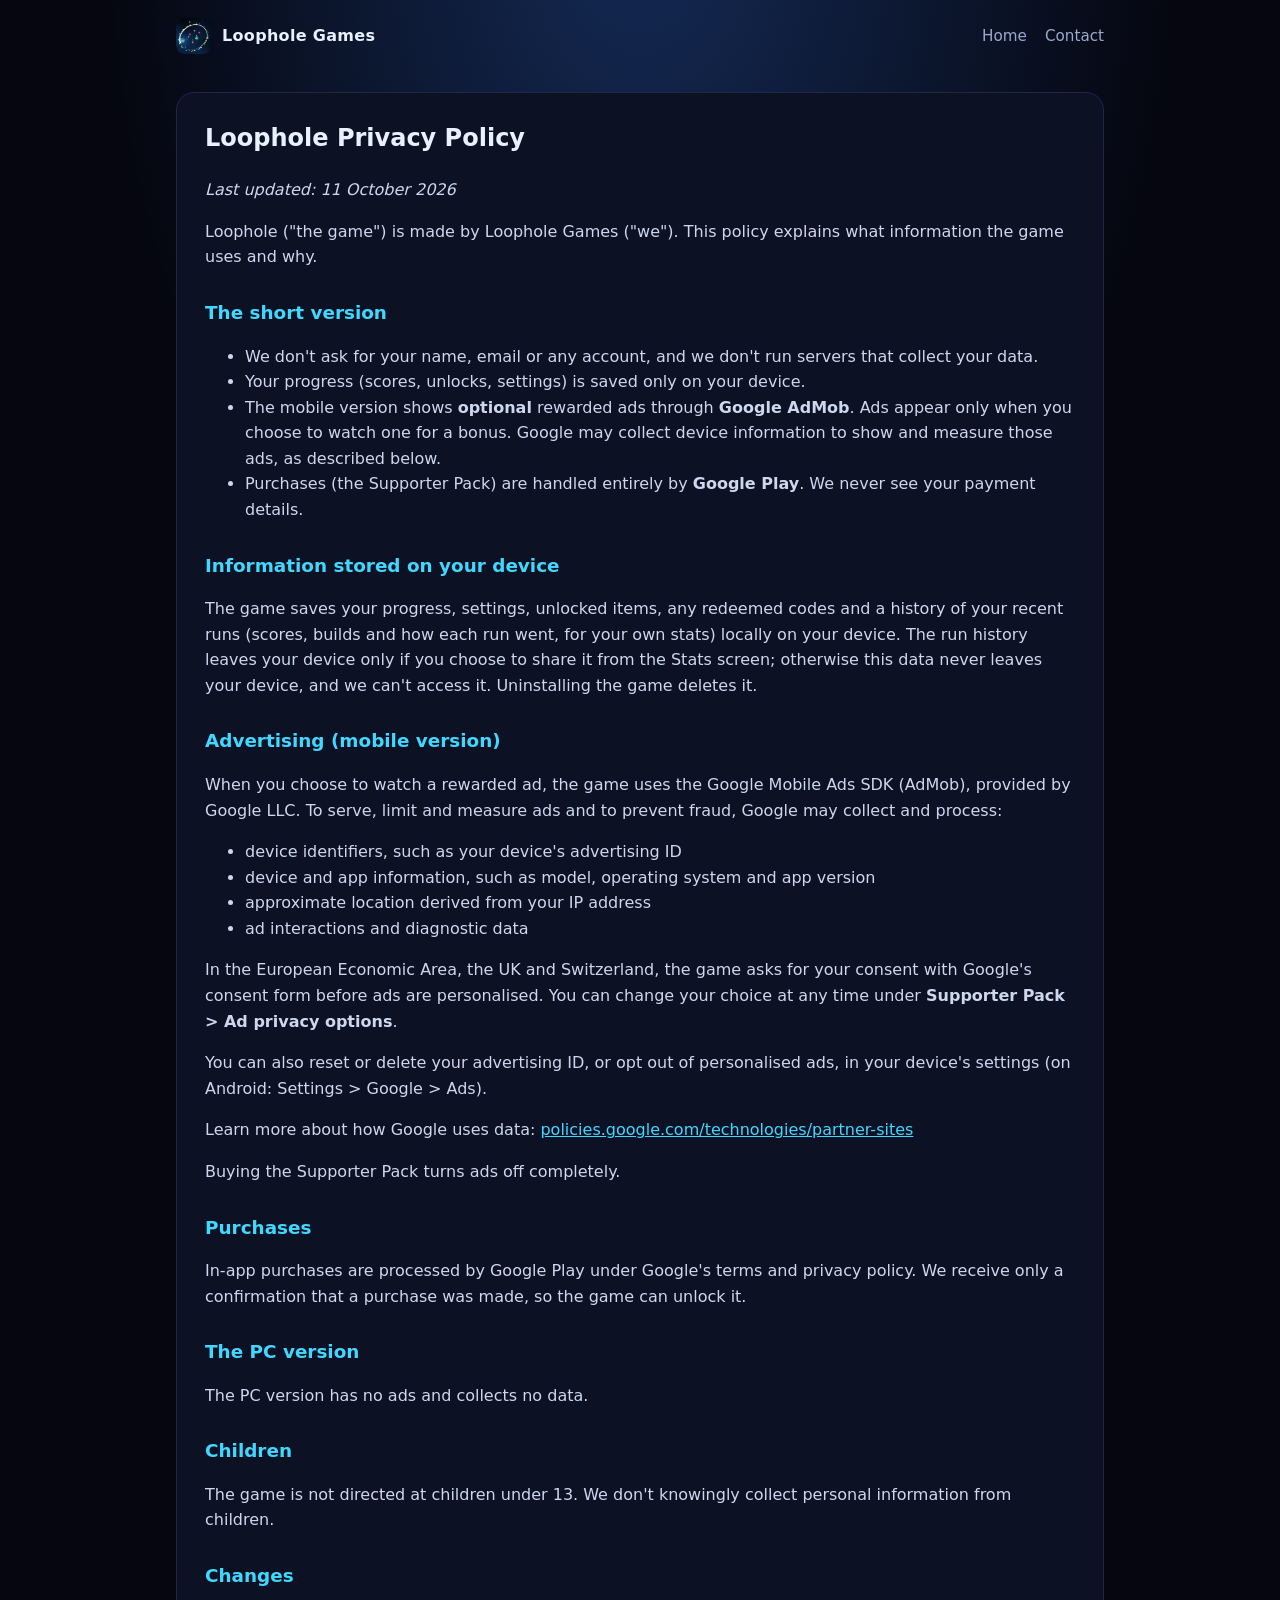
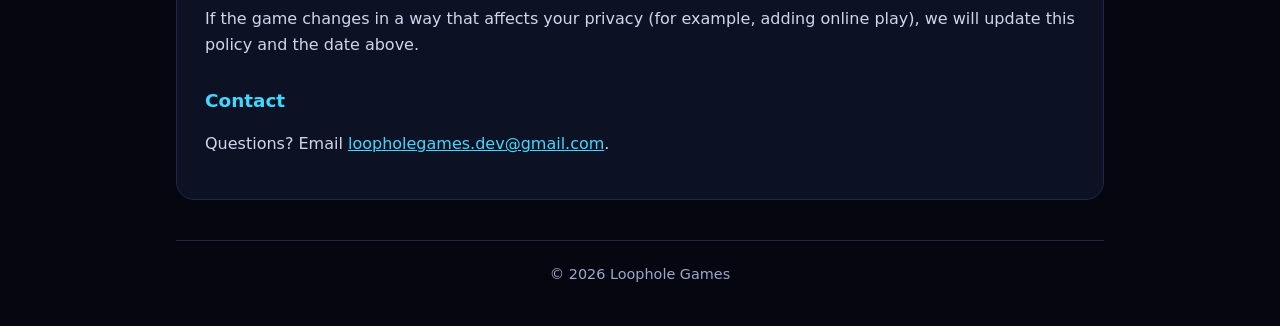
==== privacy.html @ 1d3faf2a "Loophole website: landing page, privacy policy, app-ads.txt" ====
<!doctype html>
<html lang="en">
<head>
<meta charset="utf-8">
<meta name="viewport" content="width=device-width, initial-scale=1">
<title>Privacy Policy - Loophole</title>
<link rel="icon" href="img/icon.png">
<link rel="stylesheet" href="style.css">
</head>
<body>
<div class="wrap">
  <header class="top">
    <a class="brand" href="./"><img src="img/icon.png" alt="">Loophole Games</a>
    <nav><a href="./">Home</a><a href="mailto:loopholegames.dev@gmail.com">Contact</a></nav>
  </header>

  <article class="doc">
    <h1>Loophole Privacy Policy</h1>
    <p><em>Last updated: 11 October 2026</em></p>
    <p>Loophole ("the game") is made by Loophole Games ("we"). This policy explains what information the game uses and why.</p>

    <h2>The short version</h2>
    <ul>
      <li>We don't ask for your name, email or any account, and we don't run servers that collect your data.</li>
      <li>Your progress (scores, unlocks, settings) is saved only on your device.</li>
      <li>The mobile version shows <strong>optional</strong> rewarded ads through <strong>Google AdMob</strong>. Ads appear only when you choose to watch one for a bonus. Google may collect device information to show and measure those ads, as described below.</li>
      <li>Purchases (the Supporter Pack) are handled entirely by <strong>Google Play</strong>. We never see your payment details.</li>
    </ul>

    <h2>Information stored on your device</h2>
    <p>The game saves your progress, settings, unlocked items, any redeemed codes and a history of your recent runs (scores, builds and how each run went, for your own stats) locally on your device. The run history leaves your device only if you choose to share it from the Stats screen; otherwise this data never leaves your device, and we can't access it. Uninstalling the game deletes it.</p>

    <h2>Advertising (mobile version)</h2>
    <p>When you choose to watch a rewarded ad, the game uses the Google Mobile Ads SDK (AdMob), provided by Google LLC. To serve, limit and measure ads and to prevent fraud, Google may collect and process:</p>
    <ul>
      <li>device identifiers, such as your device's advertising ID</li>
      <li>device and app information, such as model, operating system and app version</li>
      <li>approximate location derived from your IP address</li>
      <li>ad interactions and diagnostic data</li>
    </ul>
    <p>In the European Economic Area, the UK and Switzerland, the game asks for your consent with Google's consent form before ads are personalised. You can change your choice at any time under <strong>Supporter Pack &gt; Ad privacy options</strong>.</p>
    <p>You can also reset or delete your advertising ID, or opt out of personalised ads, in your device's settings (on Android: Settings &gt; Google &gt; Ads).</p>
    <p>Learn more about how Google uses data: <a href="https://policies.google.com/technologies/partner-sites">policies.google.com/technologies/partner-sites</a></p>
    <p>Buying the Supporter Pack turns ads off completely.</p>

    <h2>Purchases</h2>
    <p>In-app purchases are processed by Google Play under Google's terms and privacy policy. We receive only a confirmation that a purchase was made, so the game can unlock it.</p>

    <h2>The PC version</h2>
    <p>The PC version has no ads and collects no data.</p>

    <h2>Children</h2>
    <p>The game is not directed at children under 13. We don't knowingly collect personal information from children.</p>

    <h2>Changes</h2>
    <p>If the game changes in a way that affects your privacy (for example, adding online play), we will update this policy and the date above.</p>

    <h2>Contact</h2>
    <p>Questions? Email <a href="mailto:loopholegames.dev@gmail.com">loopholegames.dev@gmail.com</a>.</p>
  </article>

  <footer><div>&copy; 2026 Loophole Games</div></footer>
</div>
</body>
</html>
---- style.css ----
:root {
  --bg: #05060f;
  --panel: #0d1124;
  --ink: #e8f1ff;
  --soft: #9aa9cc;
  --cyan: #40d8ff;
  --violet: #9d5cff;
  --gold: #ffcf4d;
  --edge: #1f2747;
}
* { box-sizing: border-box; }
html, body { margin: 0; background: var(--bg); color: var(--ink); font-family: system-ui, -apple-system, "Segoe UI", Roboto, sans-serif; line-height: 1.6; }
body { background: radial-gradient(ellipse at 50% -10%, #142a55 0%, var(--bg) 60%) fixed; }
a { color: var(--cyan); }
.wrap { max-width: 960px; margin: 0 auto; padding: 0 16px; }
header.top { display: flex; align-items: center; justify-content: space-between; padding: 18px 0; }
header.top .brand { display: flex; align-items: center; gap: 10px; color: var(--ink); text-decoration: none; font-weight: 700; letter-spacing: .02em; }
header.top .brand img { width: 36px; height: 36px; border-radius: 9px; }
header.top nav a { color: var(--soft); text-decoration: none; margin-left: 18px; font-size: .95rem; }
header.top nav a:hover { color: var(--ink); }
.hero { text-align: center; padding: 48px 0 24px; }
.hero h1 { font-size: clamp(2.6rem, 9vw, 5rem); margin: 0; letter-spacing: .04em; background: linear-gradient(180deg, #ffffff 0%, var(--cyan) 100%); -webkit-background-clip: text; background-clip: text; color: transparent; text-shadow: 0 0 40px rgba(64, 216, 255, .25); }
.hero .tag { font-size: clamp(1.1rem, 3.5vw, 1.5rem); color: var(--soft); margin: 8px 0 26px; }
.badge { display: inline-block; padding: 12px 22px; border-radius: 14px; background: linear-gradient(180deg, #2a7fd6, #1b5fae); color: #fff; font-weight: 700; text-decoration: none; box-shadow: 0 8px 24px rgba(30, 110, 220, .35); }
.badge.soon { background: var(--panel); border: 1px solid var(--edge); color: var(--soft); box-shadow: none; }
.shots { display: grid; grid-template-columns: repeat(4, 1fr); gap: 14px; padding: 30px 0; }
.shots img { width: 100%; border-radius: 16px; border: 1px solid var(--edge); box-shadow: 0 10px 30px rgba(0, 0, 0, .5); }
@media (max-width: 720px) { .shots { grid-template-columns: repeat(2, 1fr); } header.top nav a { margin-left: 12px; } }
.features { display: grid; grid-template-columns: repeat(auto-fit, minmax(220px, 1fr)); gap: 14px; padding: 10px 0 40px; }
.card { background: var(--panel); border: 1px solid var(--edge); border-radius: 16px; padding: 18px; }
.card h3 { margin: 0 0 6px; color: var(--gold); font-size: 1.05rem; }
.card p { margin: 0; color: var(--soft); font-size: .95rem; }
footer { border-top: 1px solid var(--edge); padding: 22px 0 40px; color: var(--soft); font-size: .9rem; text-align: center; }
footer a { margin: 0 8px; }
.doc { background: var(--panel); border: 1px solid var(--edge); border-radius: 18px; padding: 26px 28px; margin: 20px 0 40px; }
.doc h1 { margin-top: 0; }
.doc h2 { color: var(--cyan); font-size: 1.15rem; margin-top: 28px; }
.doc p, .doc li { color: #cdd7ee; }
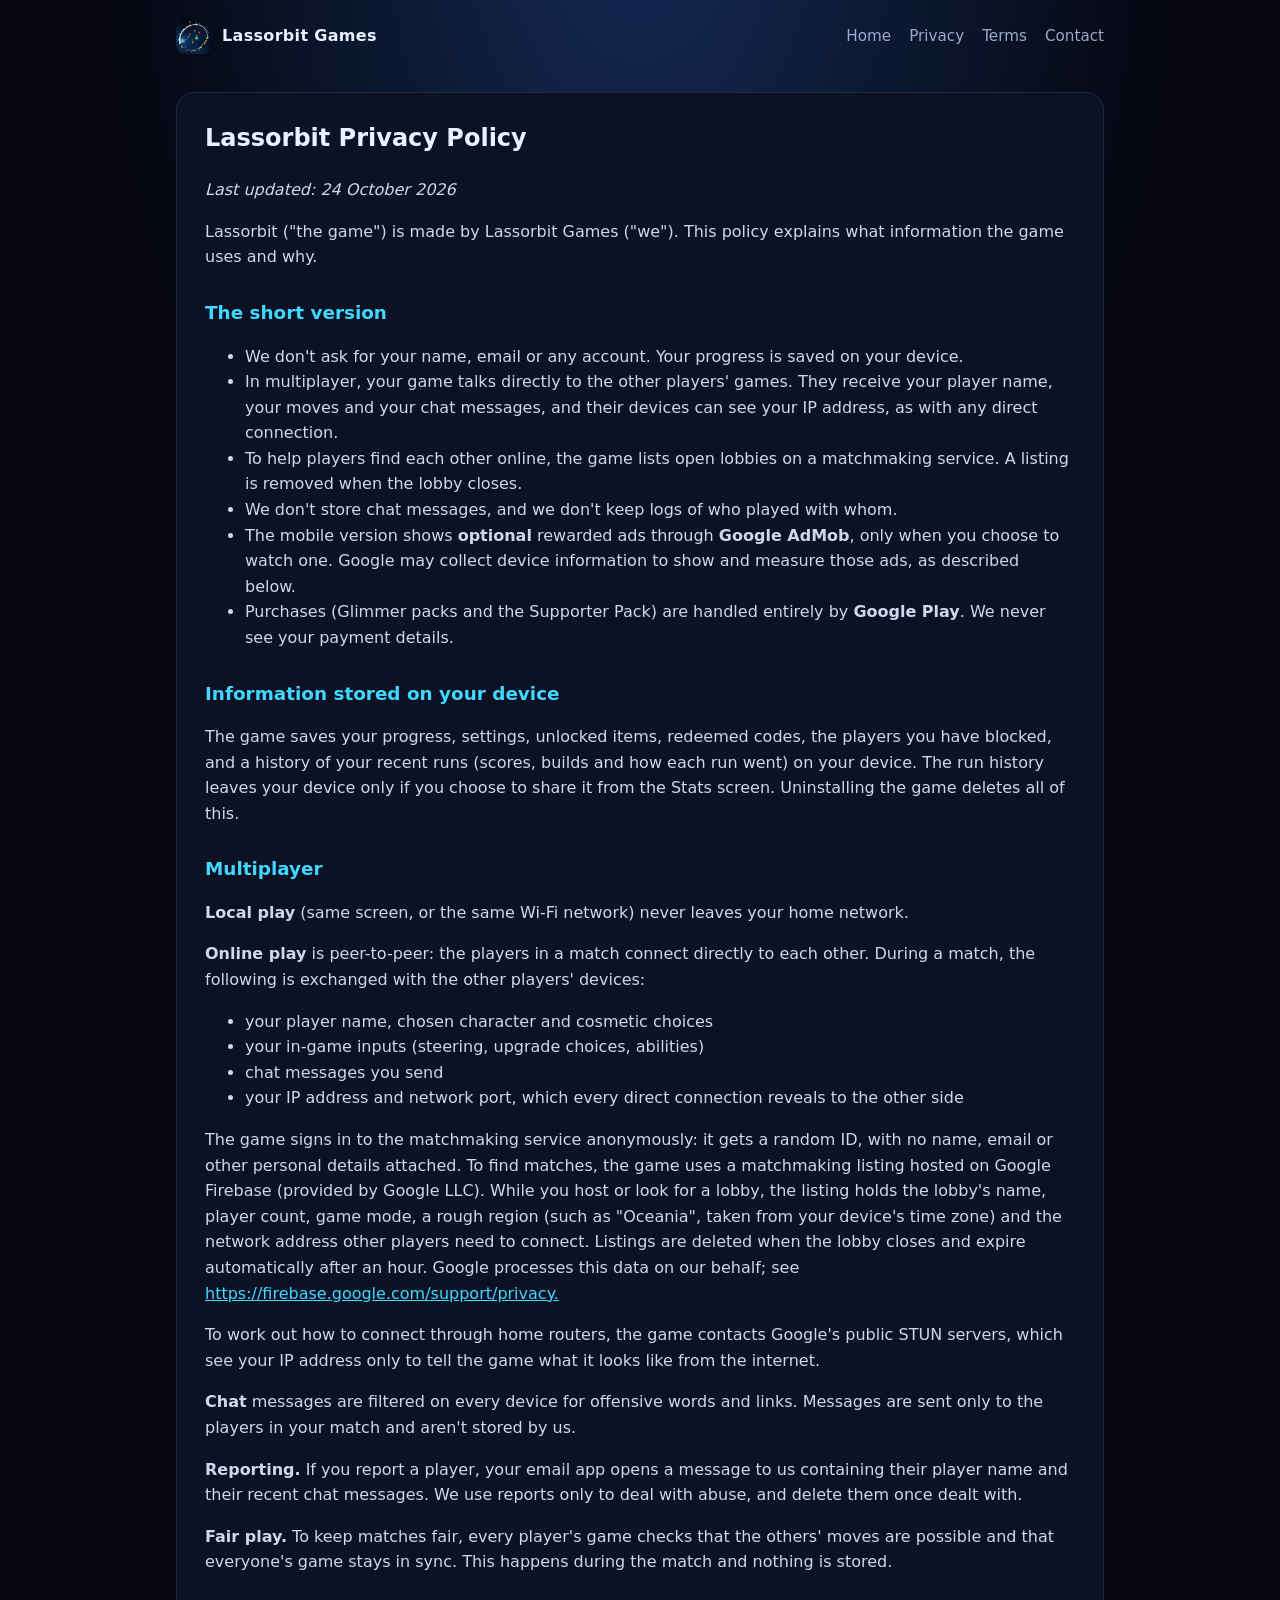
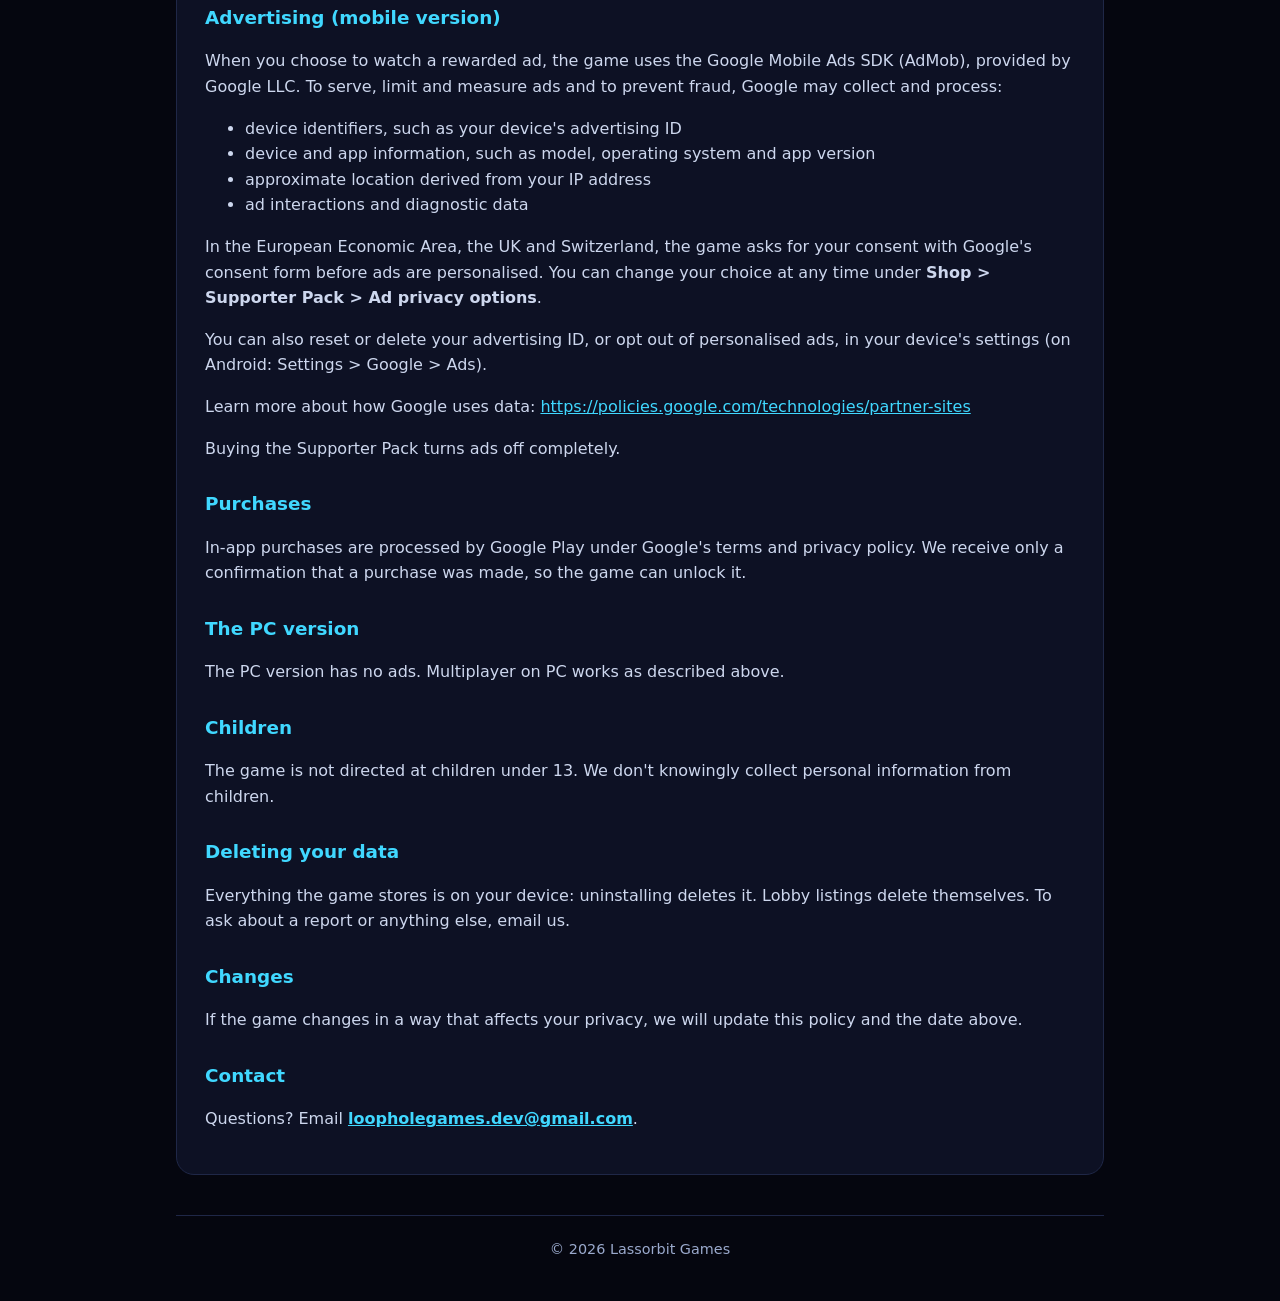
==== commit d8836b9d: "Lassorbit: renamed site, privacy policy and terms for online play, chat, Glimmer and the Orbit Pass" ====
--- a/privacy.html
+++ b/privacy.html
@@ -3,33 +3,46 @@
 <head>
 <meta charset="utf-8">
 <meta name="viewport" content="width=device-width, initial-scale=1">
-<title>Privacy Policy - Loophole</title>
+<title>Privacy Policy - Lassorbit</title>
 <link rel="icon" href="img/icon.png">
 <link rel="stylesheet" href="style.css">
 </head>
 <body>
 <div class="wrap">
   <header class="top">
-    <a class="brand" href="./"><img src="img/icon.png" alt="">Loophole Games</a>
-    <nav><a href="./">Home</a><a href="mailto:loopholegames.dev@gmail.com">Contact</a></nav>
+    <a class="brand" href="./"><img src="img/icon.png" alt="">Lassorbit Games</a>
+    <nav><a href="./">Home</a><a href="privacy.html">Privacy</a><a href="terms.html">Terms</a><a href="mailto:loopholegames.dev@gmail.com">Contact</a></nav>
   </header>
 
   <article class="doc">
-    <h1>Loophole Privacy Policy</h1>
-    <p><em>Last updated: 11 October 2026</em></p>
-    <p>Loophole ("the game") is made by Loophole Games ("we"). This policy explains what information the game uses and why.</p>
-
+    <h1>Lassorbit Privacy Policy</h1>
+    <p><em>Last updated: 24 October 2026</em></p>
+    <p>Lassorbit ("the game") is made by Lassorbit Games ("we"). This policy explains what information the game uses and why.</p>
     <h2>The short version</h2>
     <ul>
-      <li>We don't ask for your name, email or any account, and we don't run servers that collect your data.</li>
-      <li>Your progress (scores, unlocks, settings) is saved only on your device.</li>
-      <li>The mobile version shows <strong>optional</strong> rewarded ads through <strong>Google AdMob</strong>. Ads appear only when you choose to watch one for a bonus. Google may collect device information to show and measure those ads, as described below.</li>
-      <li>Purchases (the Supporter Pack) are handled entirely by <strong>Google Play</strong>. We never see your payment details.</li>
+      <li>We don't ask for your name, email or any account. Your progress is saved on your device.</li>
+      <li>In multiplayer, your game talks directly to the other players' games. They receive your player name, your moves and your chat messages, and their devices can see your IP address, as with any direct connection.</li>
+      <li>To help players find each other online, the game lists open lobbies on a matchmaking service. A listing is removed when the lobby closes.</li>
+      <li>We don't store chat messages, and we don't keep logs of who played with whom.</li>
+      <li>The mobile version shows <strong>optional</strong> rewarded ads through <strong>Google AdMob</strong>, only when you choose to watch one. Google may collect device information to show and measure those ads, as described below.</li>
+      <li>Purchases (Glimmer packs and the Supporter Pack) are handled entirely by <strong>Google Play</strong>. We never see your payment details.</li>
     </ul>
-
     <h2>Information stored on your device</h2>
-    <p>The game saves your progress, settings, unlocked items, any redeemed codes and a history of your recent runs (scores, builds and how each run went, for your own stats) locally on your device. The run history leaves your device only if you choose to share it from the Stats screen; otherwise this data never leaves your device, and we can't access it. Uninstalling the game deletes it.</p>
-
+    <p>The game saves your progress, settings, unlocked items, redeemed codes, the players you have blocked, and a history of your recent runs (scores, builds and how each run went) on your device. The run history leaves your device only if you choose to share it from the Stats screen. Uninstalling the game deletes all of this.</p>
+    <h2>Multiplayer</h2>
+    <p><strong>Local play</strong> (same screen, or the same Wi-Fi network) never leaves your home network.</p>
+    <p><strong>Online play</strong> is peer-to-peer: the players in a match connect directly to each other. During a match, the following is exchanged with the other players' devices:</p>
+    <ul>
+      <li>your player name, chosen character and cosmetic choices</li>
+      <li>your in-game inputs (steering, upgrade choices, abilities)</li>
+      <li>chat messages you send</li>
+      <li>your IP address and network port, which every direct connection reveals to the other side</li>
+    </ul>
+    <p>The game signs in to the matchmaking service anonymously: it gets a random ID, with no name, email or other personal details attached. To find matches, the game uses a matchmaking listing hosted on Google Firebase (provided by Google LLC). While you host or look for a lobby, the listing holds the lobby's name, player count, game mode, a rough region (such as "Oceania", taken from your device's time zone) and the network address other players need to connect. Listings are deleted when the lobby closes and expire automatically after an hour. Google processes this data on our behalf; see <a href="https://firebase.google.com/support/privacy.">https://firebase.google.com/support/privacy.</a></p>
+    <p>To work out how to connect through home routers, the game contacts Google's public STUN servers, which see your IP address only to tell the game what it looks like from the internet.</p>
+    <p><strong>Chat</strong> messages are filtered on every device for offensive words and links. Messages are sent only to the players in your match and aren't stored by us.</p>
+    <p><strong>Reporting.</strong> If you report a player, your email app opens a message to us containing their player name and their recent chat messages. We use reports only to deal with abuse, and delete them once dealt with.</p>
+    <p><strong>Fair play.</strong> To keep matches fair, every player's game checks that the others' moves are possible and that everyone's game stays in sync. This happens during the match and nothing is stored.</p>
     <h2>Advertising (mobile version)</h2>
     <p>When you choose to watch a rewarded ad, the game uses the Google Mobile Ads SDK (AdMob), provided by Google LLC. To serve, limit and measure ads and to prevent fraud, Google may collect and process:</p>
     <ul>
@@ -38,28 +51,25 @@
       <li>approximate location derived from your IP address</li>
       <li>ad interactions and diagnostic data</li>
     </ul>
-    <p>In the European Economic Area, the UK and Switzerland, the game asks for your consent with Google's consent form before ads are personalised. You can change your choice at any time under <strong>Supporter Pack &gt; Ad privacy options</strong>.</p>
+    <p>In the European Economic Area, the UK and Switzerland, the game asks for your consent with Google's consent form before ads are personalised. You can change your choice at any time under <strong>Shop &gt; Supporter Pack &gt; Ad privacy options</strong>.</p>
     <p>You can also reset or delete your advertising ID, or opt out of personalised ads, in your device's settings (on Android: Settings &gt; Google &gt; Ads).</p>
-    <p>Learn more about how Google uses data: <a href="https://policies.google.com/technologies/partner-sites">policies.google.com/technologies/partner-sites</a></p>
+    <p>Learn more about how Google uses data: <a href="https://policies.google.com/technologies/partner-sites">https://policies.google.com/technologies/partner-sites</a></p>
     <p>Buying the Supporter Pack turns ads off completely.</p>
-
     <h2>Purchases</h2>
     <p>In-app purchases are processed by Google Play under Google's terms and privacy policy. We receive only a confirmation that a purchase was made, so the game can unlock it.</p>
-
     <h2>The PC version</h2>
-    <p>The PC version has no ads and collects no data.</p>
-
+    <p>The PC version has no ads. Multiplayer on PC works as described above.</p>
     <h2>Children</h2>
     <p>The game is not directed at children under 13. We don't knowingly collect personal information from children.</p>
-
+    <h2>Deleting your data</h2>
+    <p>Everything the game stores is on your device: uninstalling deletes it. Lobby listings delete themselves. To ask about a report or anything else, email us.</p>
     <h2>Changes</h2>
-    <p>If the game changes in a way that affects your privacy (for example, adding online play), we will update this policy and the date above.</p>
-
+    <p>If the game changes in a way that affects your privacy, we will update this policy and the date above.</p>
     <h2>Contact</h2>
-    <p>Questions? Email <a href="mailto:loopholegames.dev@gmail.com">loopholegames.dev@gmail.com</a>.</p>
+    <p>Questions? Email <strong><a href="mailto:loopholegames.dev@gmail.com">loopholegames.dev@gmail.com</a></strong>.</p>
   </article>
 
-  <footer><div>&copy; 2026 Loophole Games</div></footer>
+  <footer><div>&copy; 2026 Lassorbit Games</div></footer>
 </div>
 </body>
 </html>
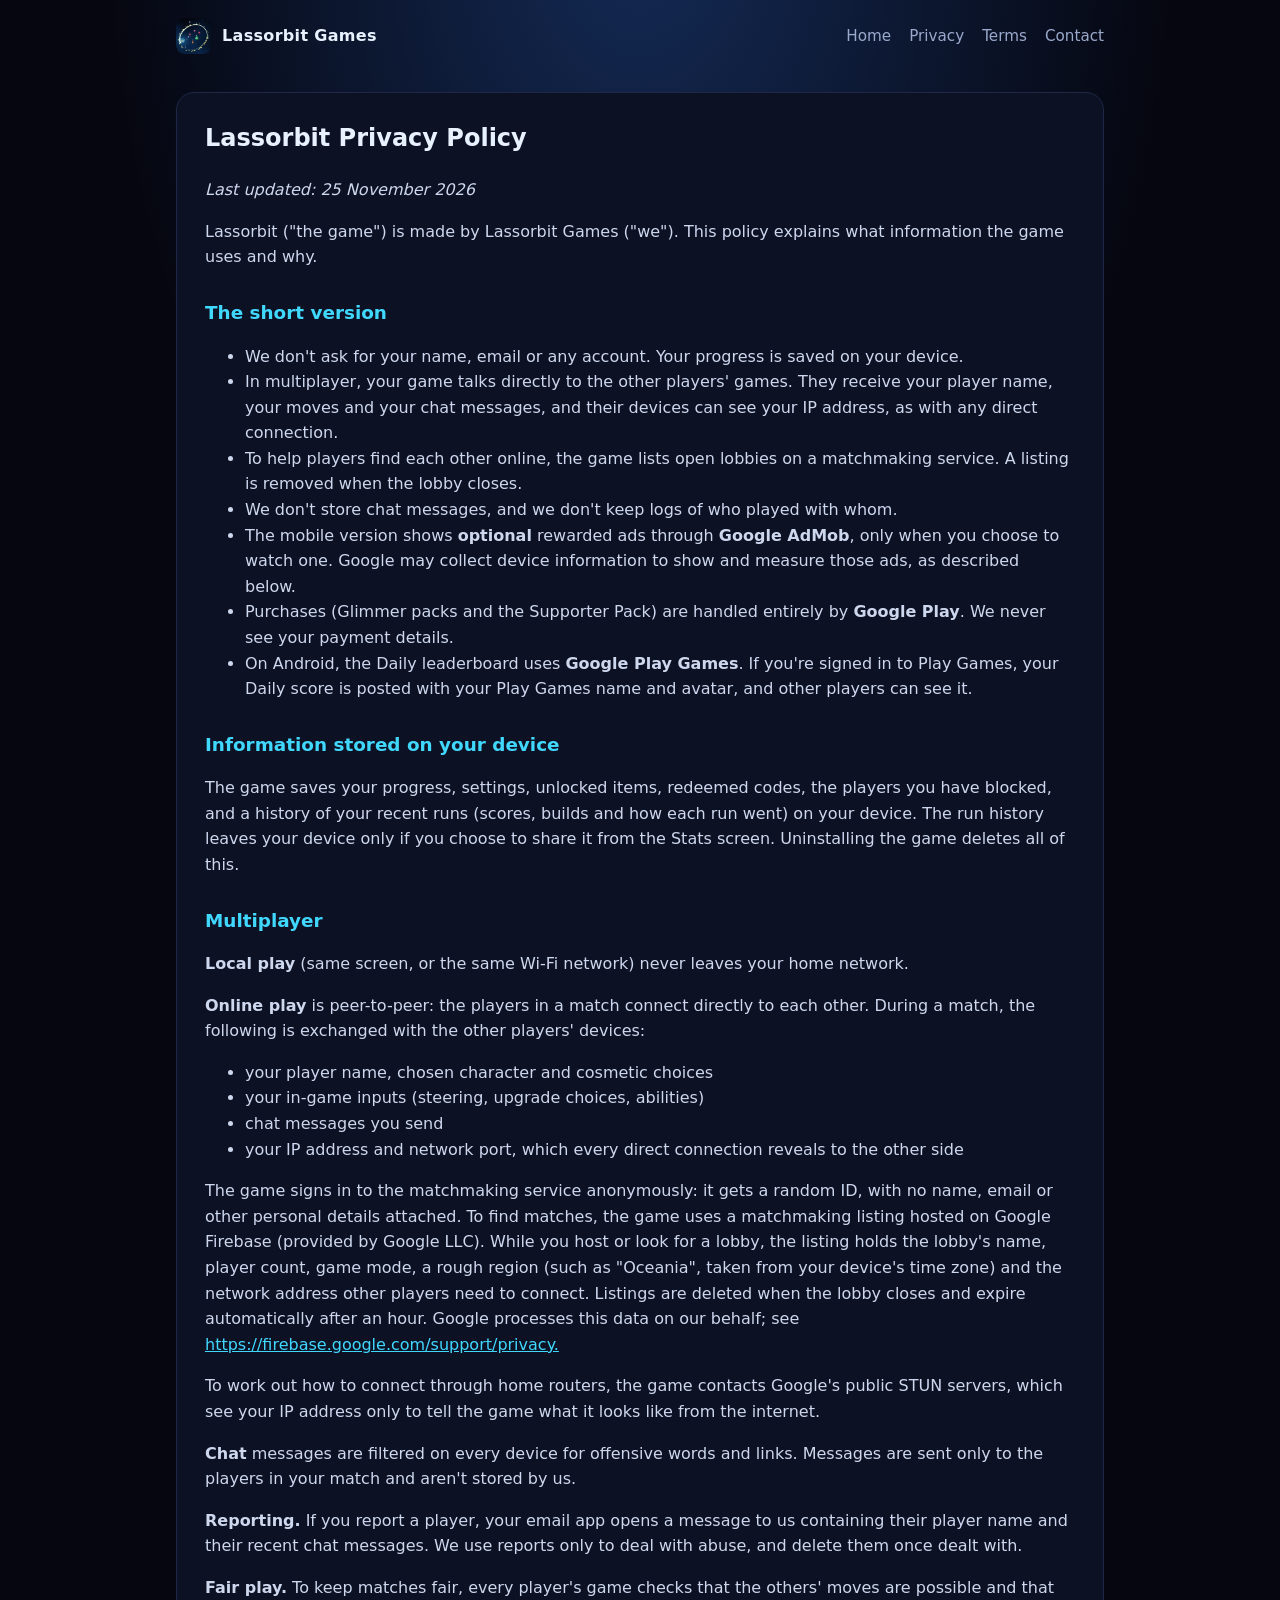
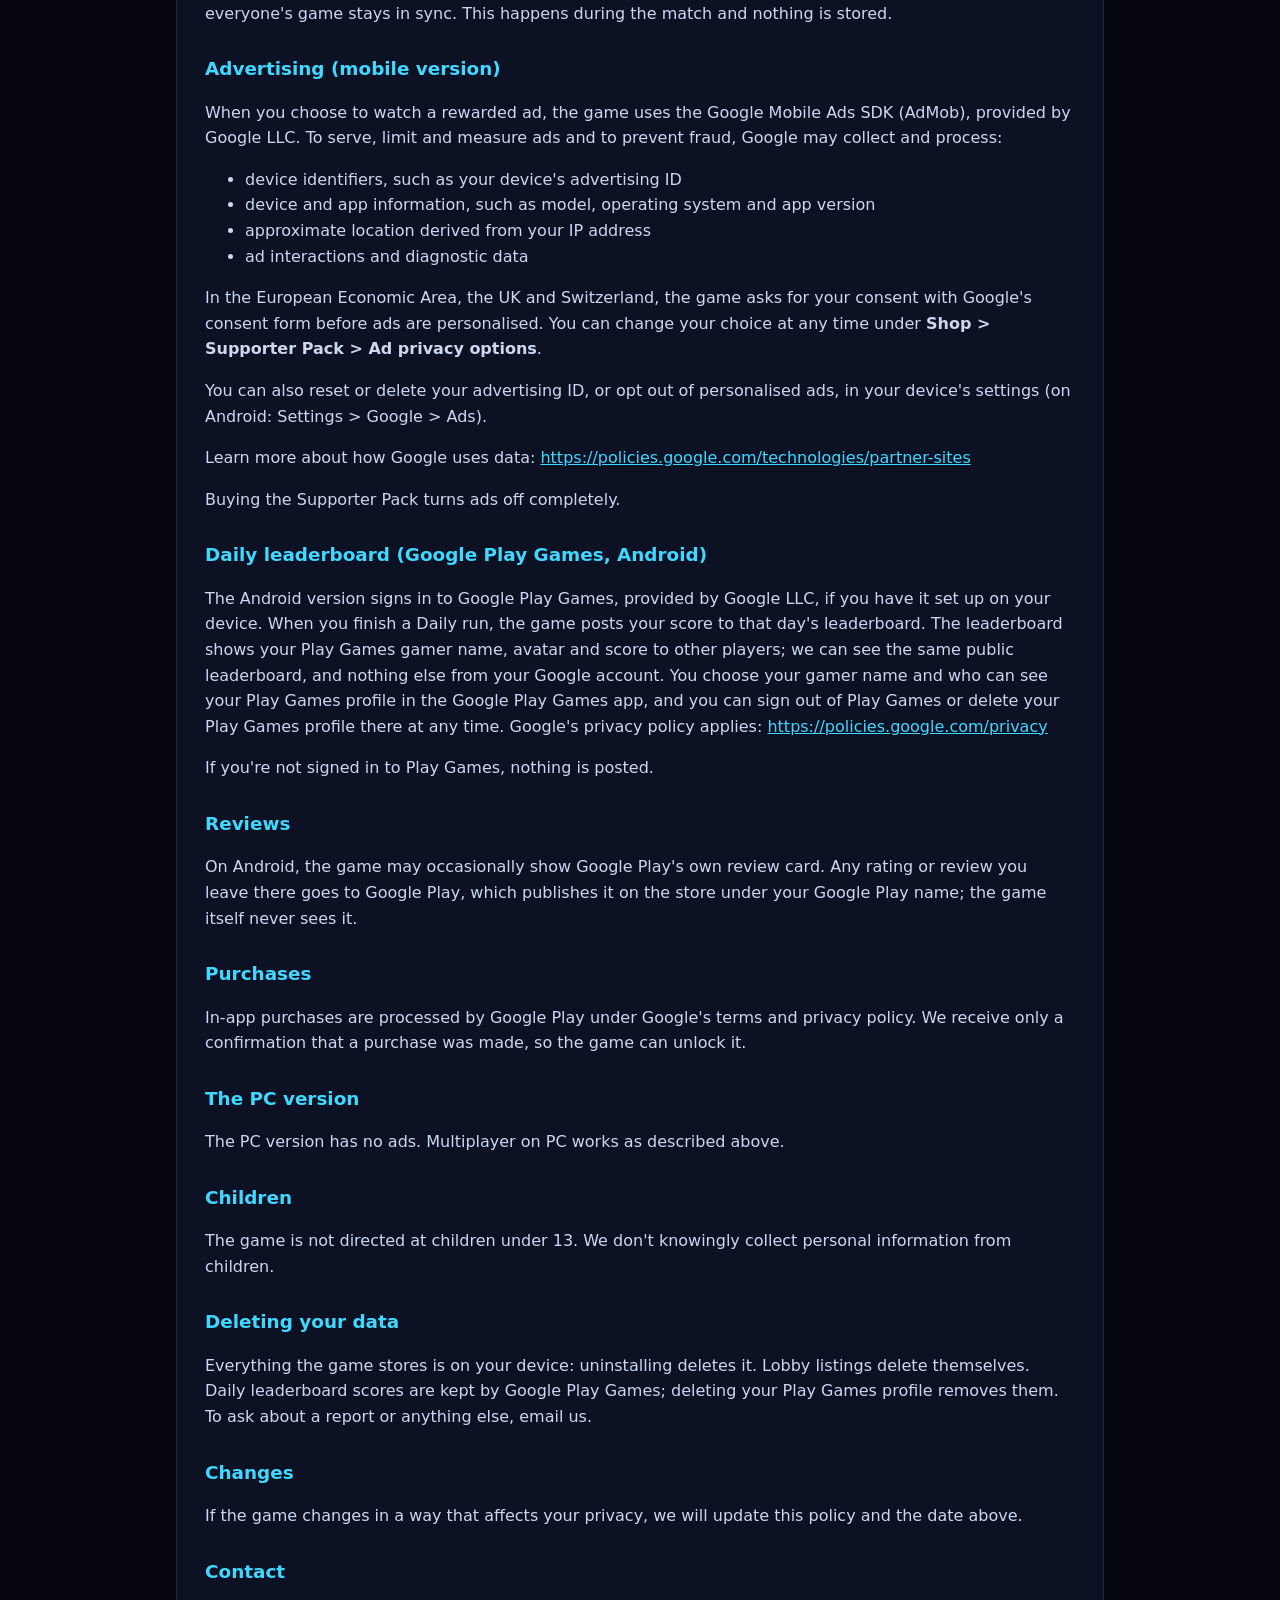
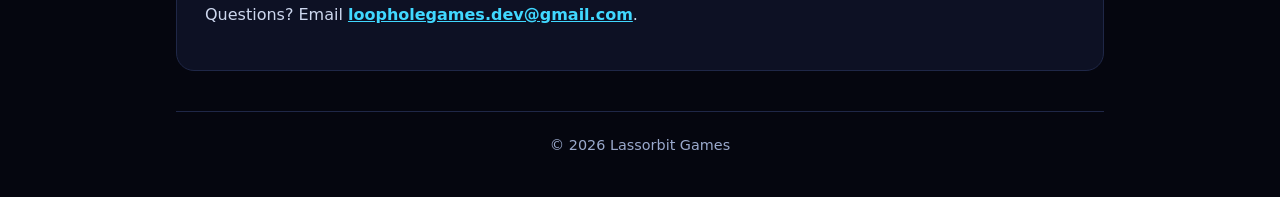
==== commit 36d62c8a: "Privacy: Daily leaderboard (Google Play Games) and Play's review card Co-Authored-By: Claude Opus 5." ====
--- a/privacy.html
+++ b/privacy.html
@@ -16,7 +16,7 @@
 
   <article class="doc">
     <h1>Lassorbit Privacy Policy</h1>
-    <p><em>Last updated: 24 October 2026</em></p>
+    <p><em>Last updated: 25 November 2026</em></p>
     <p>Lassorbit ("the game") is made by Lassorbit Games ("we"). This policy explains what information the game uses and why.</p>
     <h2>The short version</h2>
     <ul>
@@ -26,6 +26,7 @@
       <li>We don't store chat messages, and we don't keep logs of who played with whom.</li>
       <li>The mobile version shows <strong>optional</strong> rewarded ads through <strong>Google AdMob</strong>, only when you choose to watch one. Google may collect device information to show and measure those ads, as described below.</li>
       <li>Purchases (Glimmer packs and the Supporter Pack) are handled entirely by <strong>Google Play</strong>. We never see your payment details.</li>
+      <li>On Android, the Daily leaderboard uses <strong>Google Play Games</strong>. If you're signed in to Play Games, your Daily score is posted with your Play Games name and avatar, and other players can see it.</li>
     </ul>
     <h2>Information stored on your device</h2>
     <p>The game saves your progress, settings, unlocked items, redeemed codes, the players you have blocked, and a history of your recent runs (scores, builds and how each run went) on your device. The run history leaves your device only if you choose to share it from the Stats screen. Uninstalling the game deletes all of this.</p>
@@ -55,6 +56,11 @@
     <p>You can also reset or delete your advertising ID, or opt out of personalised ads, in your device's settings (on Android: Settings &gt; Google &gt; Ads).</p>
     <p>Learn more about how Google uses data: <a href="https://policies.google.com/technologies/partner-sites">https://policies.google.com/technologies/partner-sites</a></p>
     <p>Buying the Supporter Pack turns ads off completely.</p>
+    <h2>Daily leaderboard (Google Play Games, Android)</h2>
+    <p>The Android version signs in to Google Play Games, provided by Google LLC, if you have it set up on your device. When you finish a Daily run, the game posts your score to that day's leaderboard. The leaderboard shows your Play Games gamer name, avatar and score to other players; we can see the same public leaderboard, and nothing else from your Google account. You choose your gamer name and who can see your Play Games profile in the Google Play Games app, and you can sign out of Play Games or delete your Play Games profile there at any time. Google's privacy policy applies: <a href="https://policies.google.com/privacy">https://policies.google.com/privacy</a></p>
+    <p>If you're not signed in to Play Games, nothing is posted.</p>
+    <h2>Reviews</h2>
+    <p>On Android, the game may occasionally show Google Play's own review card. Any rating or review you leave there goes to Google Play, which publishes it on the store under your Google Play name; the game itself never sees it.</p>
     <h2>Purchases</h2>
     <p>In-app purchases are processed by Google Play under Google's terms and privacy policy. We receive only a confirmation that a purchase was made, so the game can unlock it.</p>
     <h2>The PC version</h2>
@@ -62,7 +68,7 @@
     <h2>Children</h2>
     <p>The game is not directed at children under 13. We don't knowingly collect personal information from children.</p>
     <h2>Deleting your data</h2>
-    <p>Everything the game stores is on your device: uninstalling deletes it. Lobby listings delete themselves. To ask about a report or anything else, email us.</p>
+    <p>Everything the game stores is on your device: uninstalling deletes it. Lobby listings delete themselves. Daily leaderboard scores are kept by Google Play Games; deleting your Play Games profile removes them. To ask about a report or anything else, email us.</p>
     <h2>Changes</h2>
     <p>If the game changes in a way that affects your privacy, we will update this policy and the date above.</p>
     <h2>Contact</h2>
--- a/style.css
+++ b/style.css
@@ -36,3 +36,11 @@
 .doc h1 { margin-top: 0; }
 .doc h2 { color: var(--cyan); font-size: 1.15rem; margin-top: 28px; }
 .doc p, .doc li { color: #cdd7ee; }
+
+.cta { display: inline-block; margin-top: 18px; padding: 12px 22px; border-radius: 10px; background: linear-gradient(180deg, #ffd96a, #f0b429); color: #241500; font-weight: 700; text-decoration: none; box-shadow: 0 4px 0 rgba(0,0,0,.35); }
+.cta:hover { filter: brightness(1.08); }
+.beta { margin: 10px 0 40px; padding: 22px 22px 14px; border-radius: 14px; background: rgba(64, 216, 255, .06); border: 1px solid rgba(64, 216, 255, .35); }
+.beta h2 { margin: 0 0 8px; color: var(--cyan); }
+.beta p { color: var(--soft); margin: 0 0 10px; }
+.beta ol { margin: 0 0 8px; padding-left: 22px; line-height: 1.7; }
+.beta a { color: var(--cyan); }
